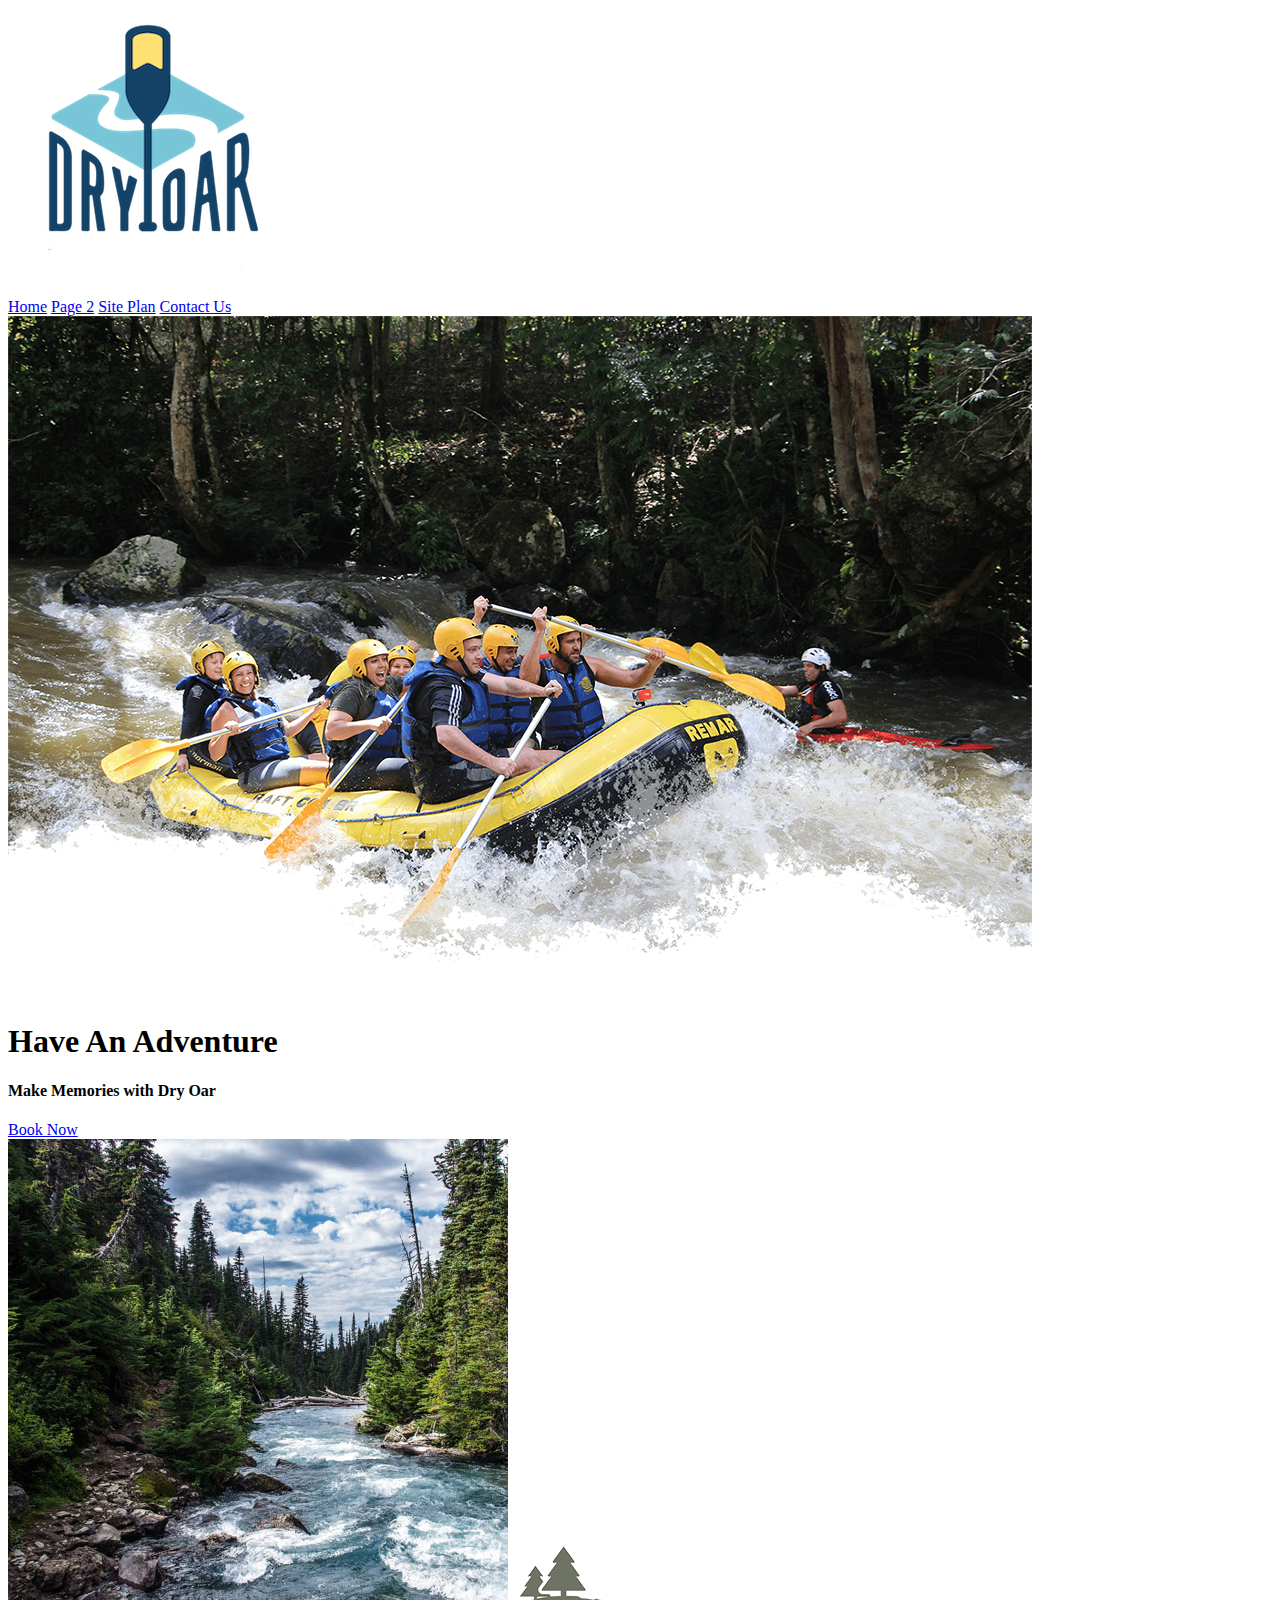
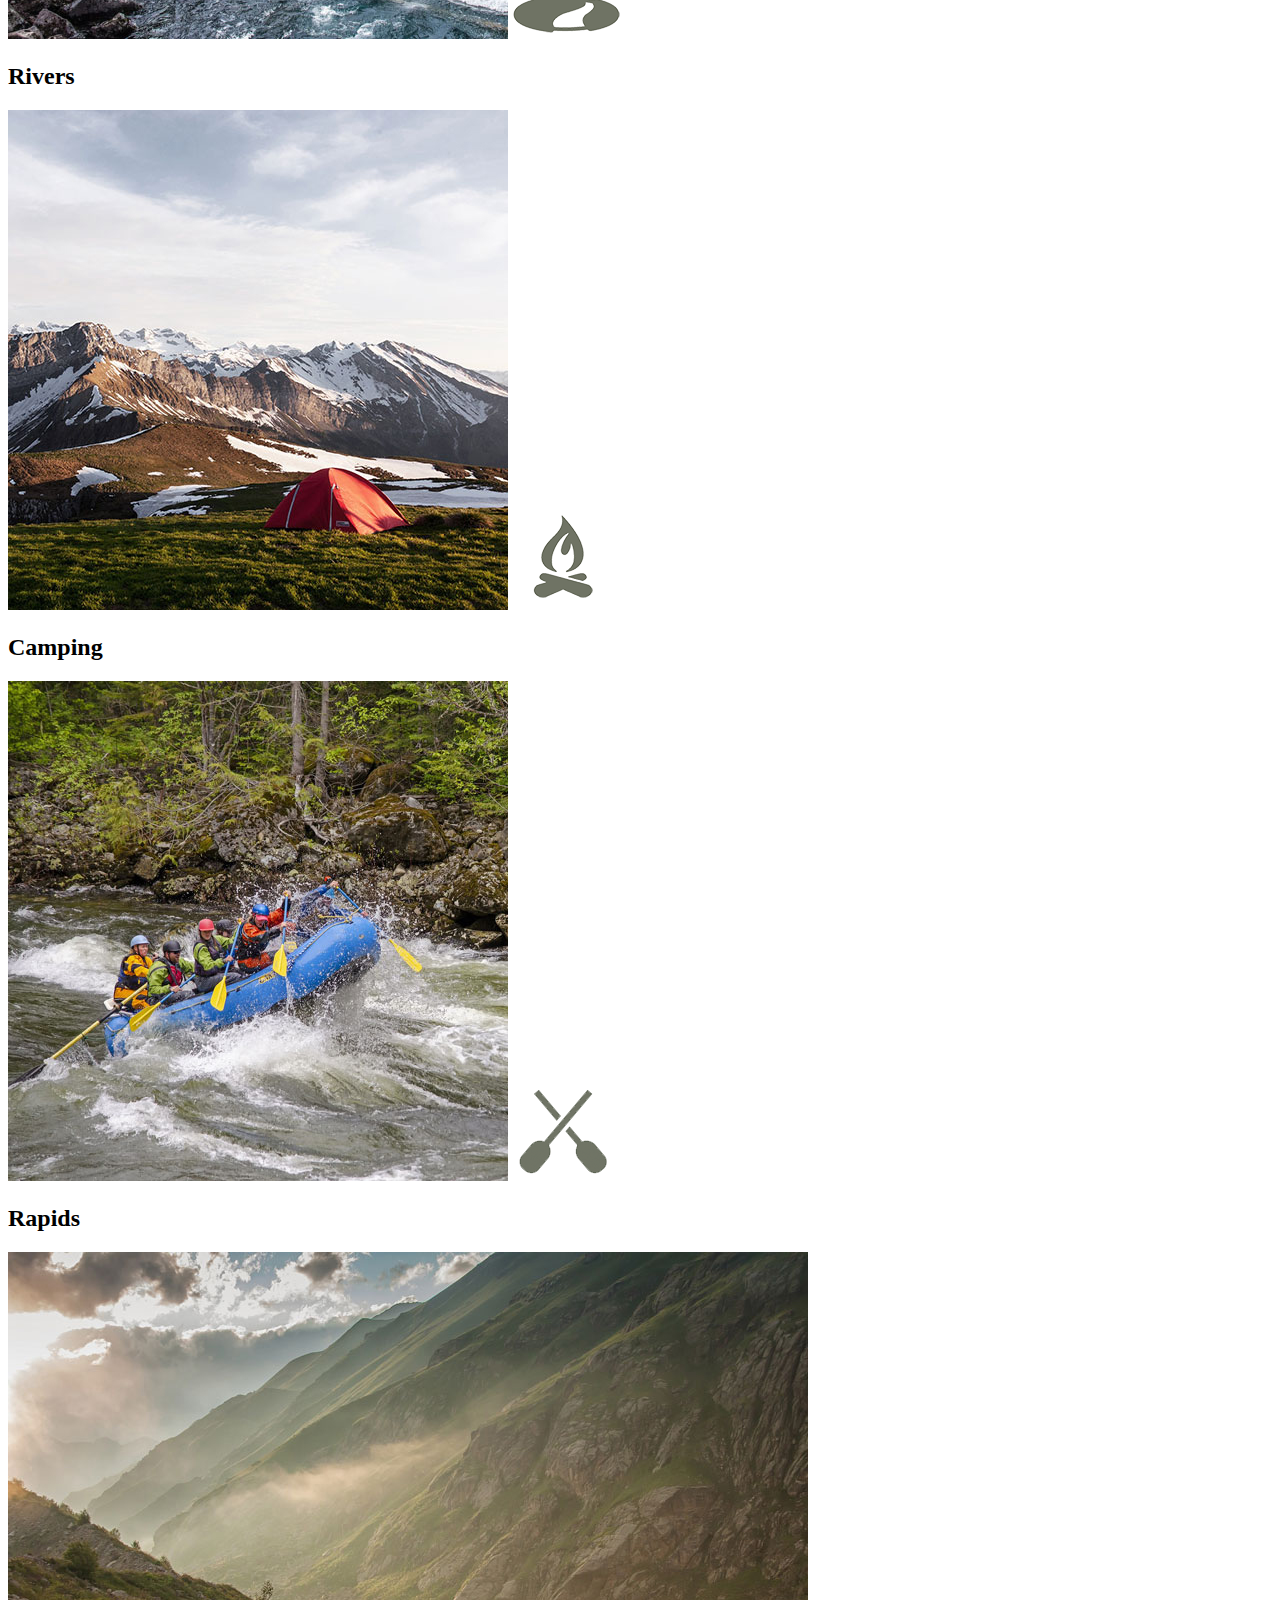
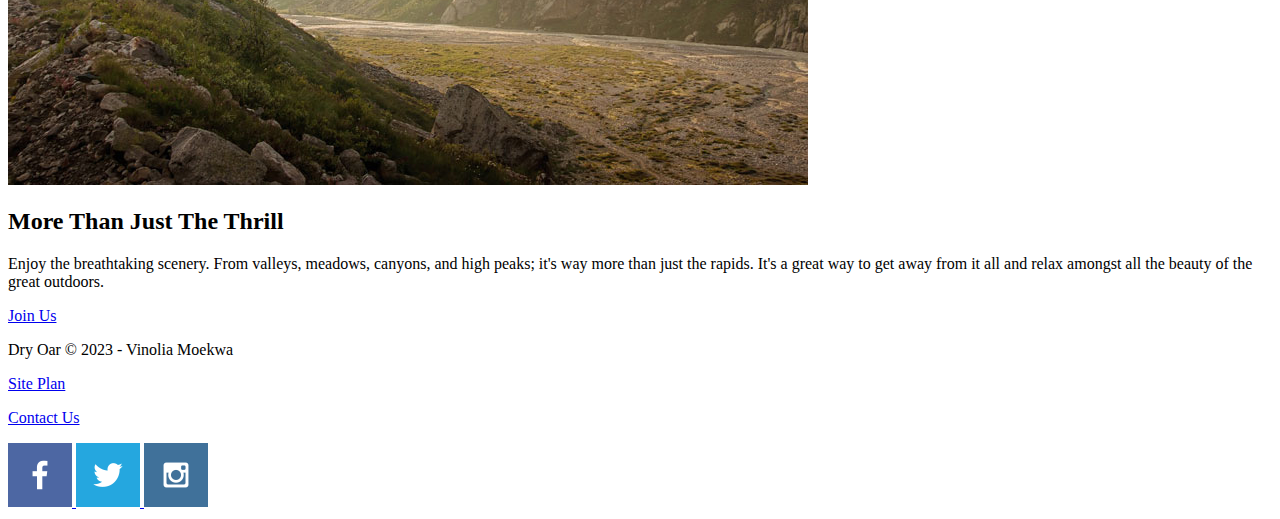
==== wwr/index.html @ 85b01d8c "target blank" ====
<!DOCTYPE html>
<html lang="en">
<head>
    <meta charset="UTF-8">
    <meta http-equiv="X-UA-Compatible" content="IE=edge">
    <meta name="viewport" content="width=device-width, initial-scale=1.0">
    <title>Dry Oar Boating</title>
</head>

<body>
    <header>
        <a id="logo_link" href="index.html">
            <img class="logo" src="images/logo.png" alt="Dry Oar Logo">
        </a>
        <nav>
            <a href="index.html">Home</a>
            <a href="#">Page 2</a>
            <a href="site-plan-rafting.html">Site Plan</a>
            <a href="contactus.html">Contact Us</a>
        </nav>
    </header>
    <div id="hero">  
    </div>
        <div id="hero-box">
            <img id="hero-img" src="images/hero.png" alt="People enjoying white water rafting">
        </div>
        <section id="hero-msg">
            <h1 class="home-title">Have An Adventure</h1>
            <h4>Make Memories with Dry Oar </h4>
            <div class='button-box'>
                <a class='book' href="contactus.html">Book Now</a>
            </div>
</section>
    <main class="home-grid">
        <section class="rivers-card">
            <img class="card-img" src="images/rivers.jpg" alt="river in forest">
            <img class="icon" src="images/river_icon.png" alt="river icon">
            <h2>Rivers</h2>
        </section>
        <section class="camping-card">
            <img class="card-img" src="images/camping.jpg" alt="tent in mountains">
            <img class="icon" src="images/fire_icon.png" alt="fire icon">
            <h2>Camping</h2>
        </section>
        <section class="rapids-card">
            <img class="card-img" src="images/rapids.jpg" alt="rafting boat">
            <img class="icon" src="images/oars.png" alt="oars icon">
            <h2>Rapids</h2>
        </section>
        <img class="mountains" src="images/mountains.jpg" alt="Misty mountains">
        <section class="msg">
            <h2>More Than Just The Thrill</h2>
            <p>Enjoy the breathtaking scenery. From valleys, meadows, canyons, and high peaks; it's way more than just the rapids. It's a great way to get away from it all and relax amongst all the beauty of the great outdoors. </p>
            <a class='join' href="rivers.html">Join Us</a>
        </section>
    </main>  

<footer>
    <p>Dry Oar &copy; 2023 - Vinolia Moekwa</p>
    <p><a href="site-plan-rafting.html">Site Plan</a></p>
    <p><a href="contactus.html">Contact Us</a></p>
    <div class="social">
        <a href="https://facebook.com" target="blank">
            <img src="images/facebook.png" alt="fb icon">
        </a>
        <a href="https://twitter.com" target ="_blank">
            <img src="images/twitter.png" alt="twitter icon">
        </a>
        <a href="https://instagram.com" target="blank">
            <img src="images/instagram.png" alt="instagram icon">
        </a>
    </div>  
</footer>
  </body>
</html>
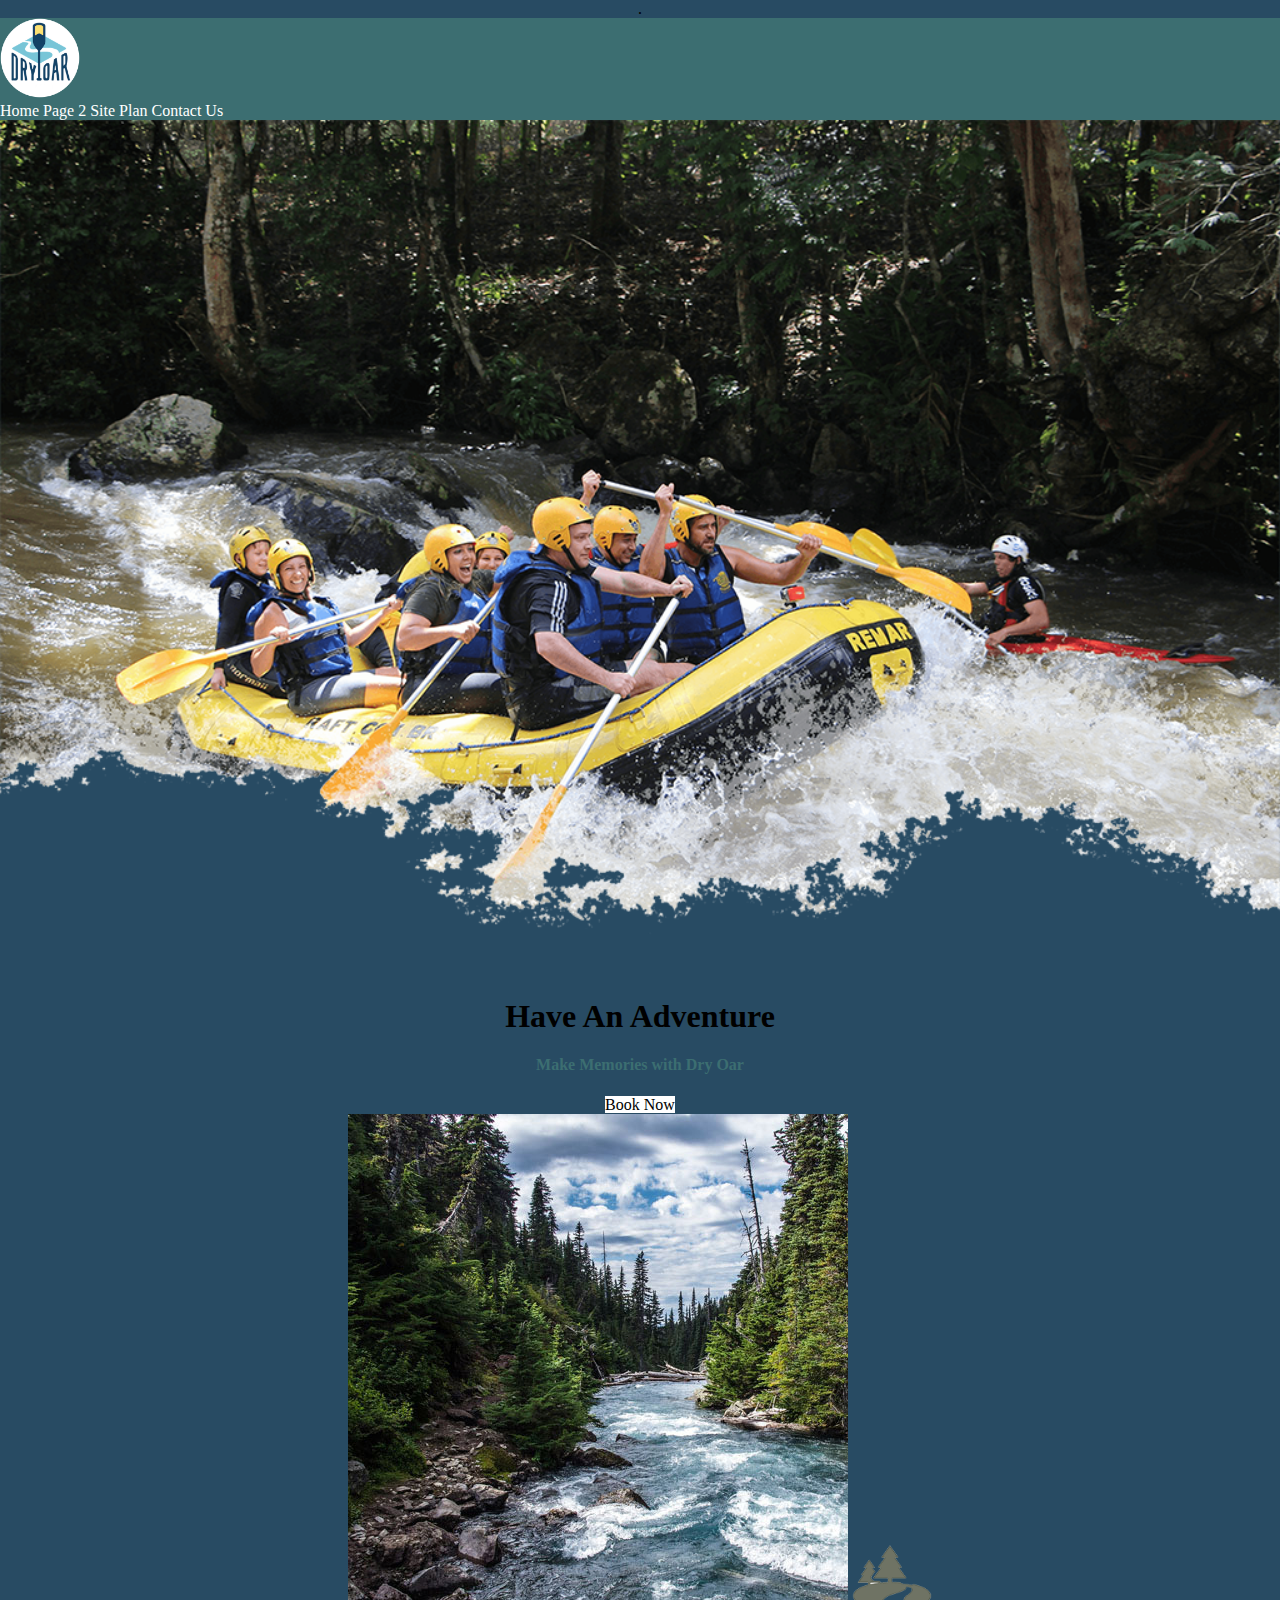
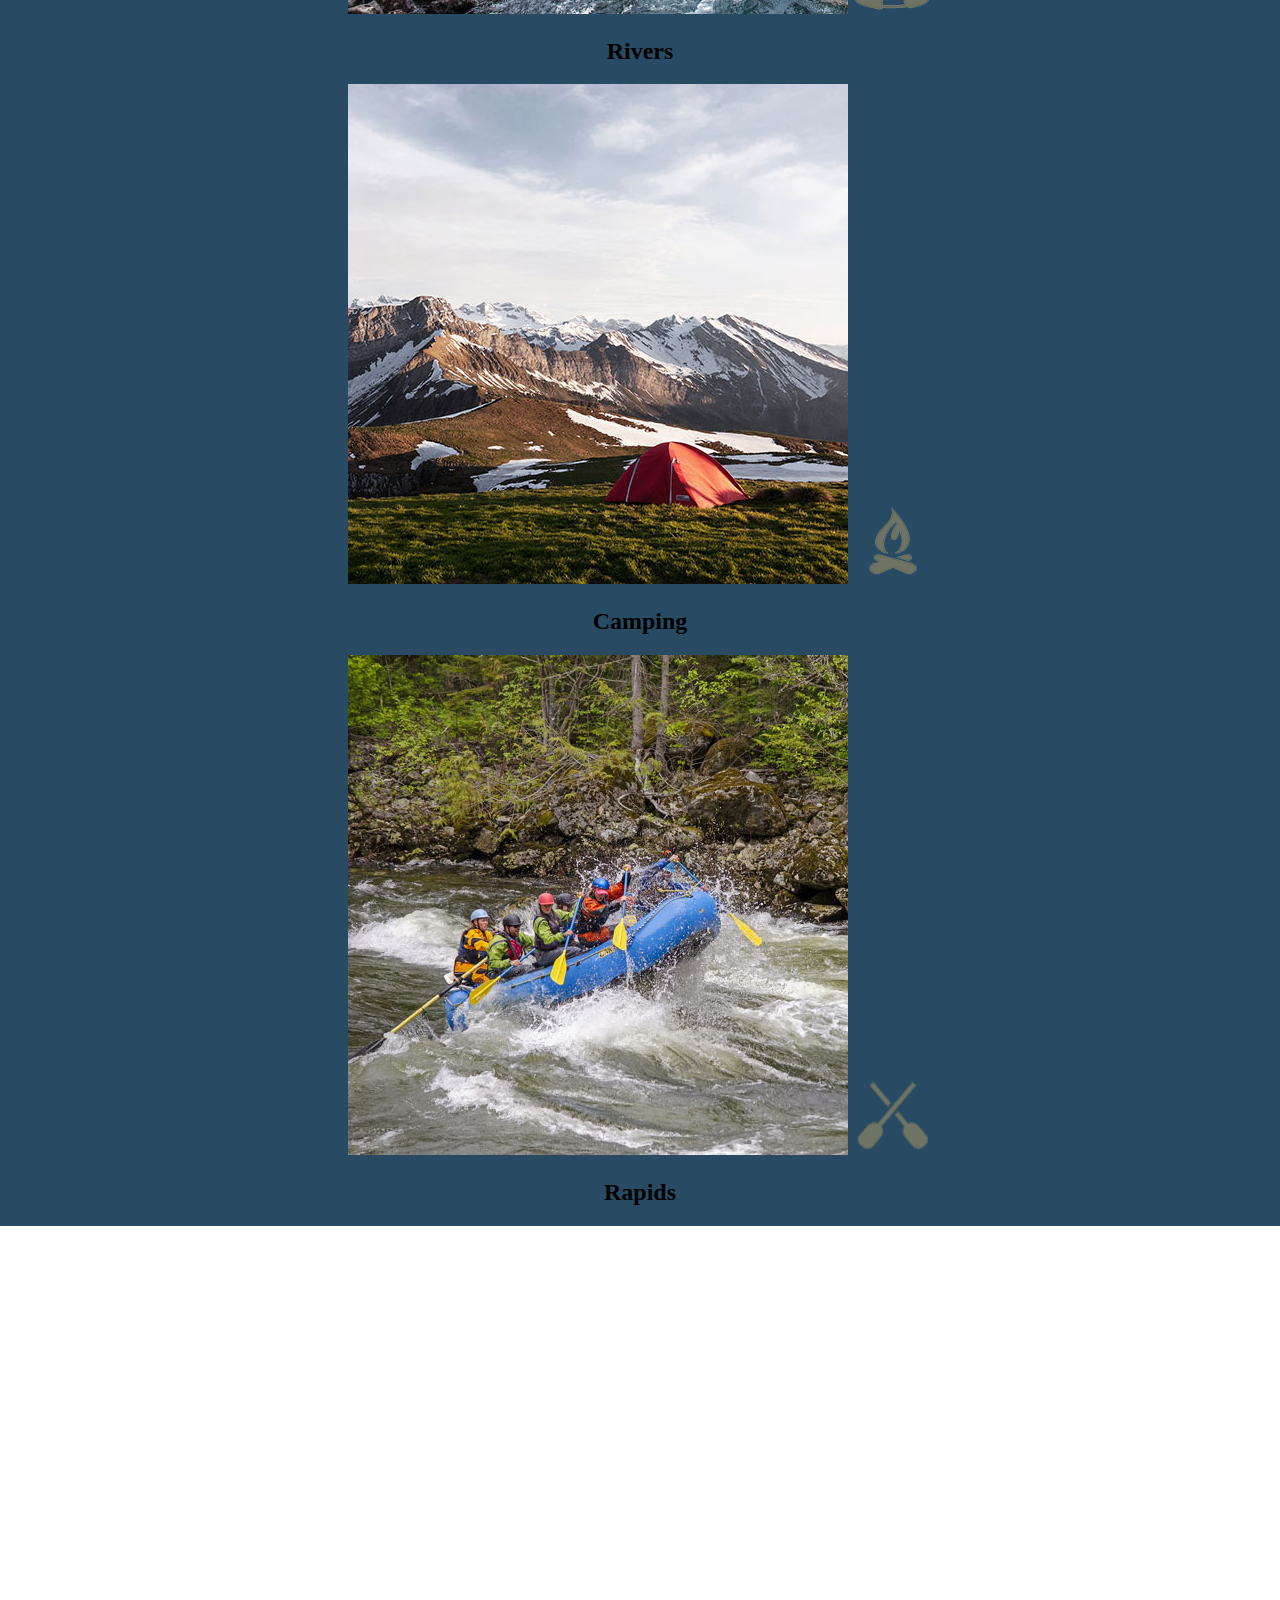
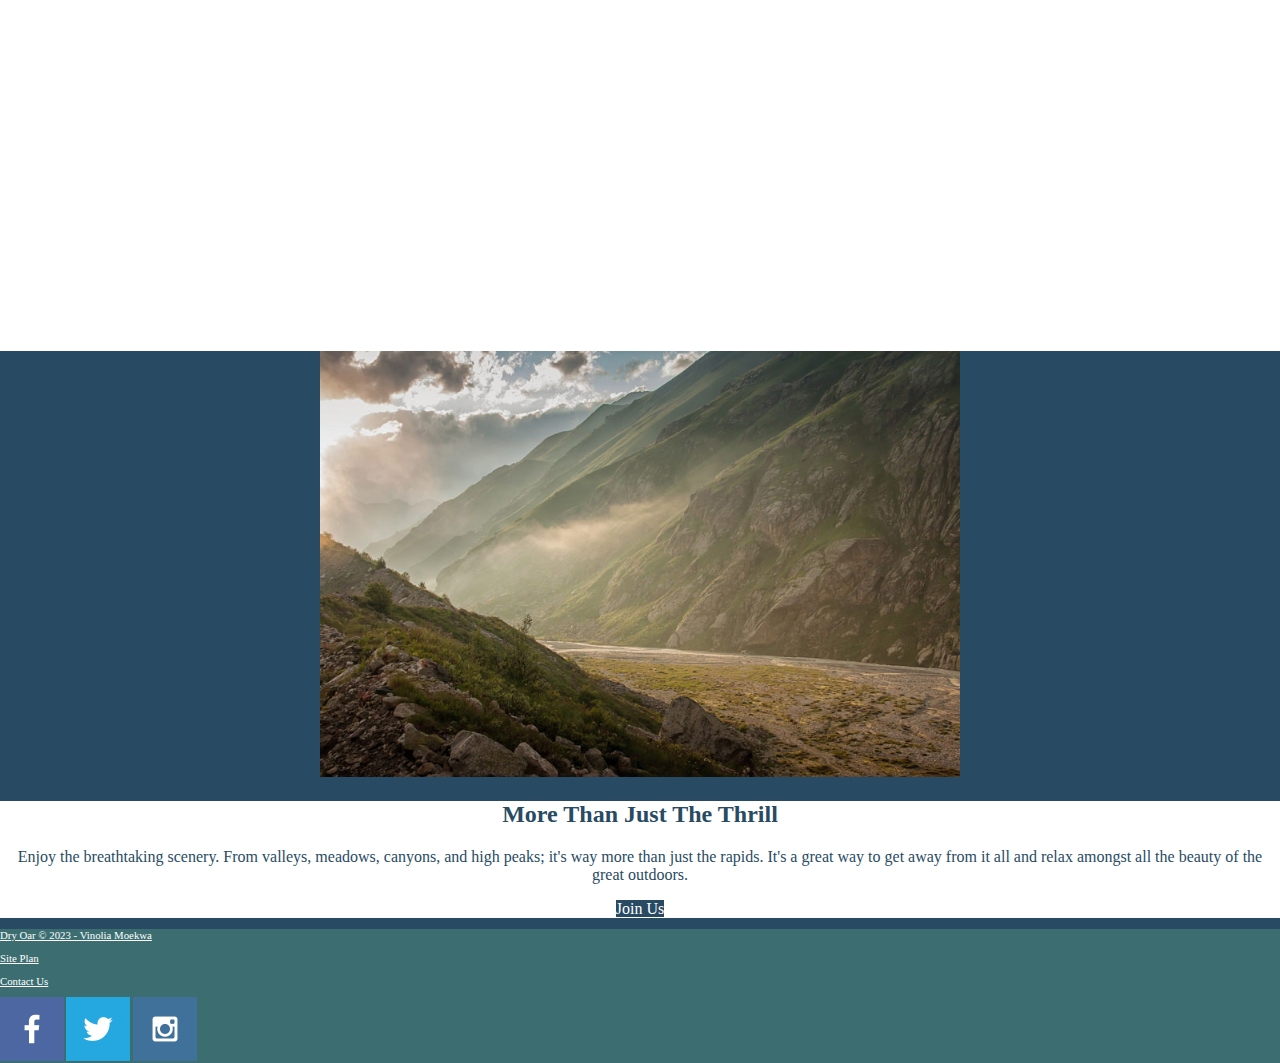
==== commit c50e5ef5: "updates made to the website on HTML and CSS file added" ====
--- a/wwr/index.html
+++ b/wwr/index.html
@@ -1,13 +1,15 @@
 <!DOCTYPE html>
 <html lang="en">
 <head>
+    <link rel="stylesheet" href="styles/style.css">
     <meta charset="UTF-8">
     <meta http-equiv="X-UA-Compatible" content="IE=edge">
     <meta name="viewport" content="width=device-width, initial-scale=1.0">
     <title>Dry Oar Boating</title>
 </head>
-
+.
 <body>
+    <div id="content">
     <header>
         <a id="logo_link" href="index.html">
             <img class="logo" src="images/logo.png" alt="Dry Oar Logo">
@@ -47,6 +49,7 @@
             <img class="icon" src="images/oars.png" alt="oars icon">
             <h2>Rapids</h2>
         </section>
+        <div id="background"></div>
         <img class="mountains" src="images/mountains.jpg" alt="Misty mountains">
         <section class="msg">
             <h2>More Than Just The Thrill</h2>
@@ -71,6 +74,7 @@
         </a>
     </div>  
 </footer>
+</div>
   </body>
 </html>
             --- a/wwr/styles/style.css
+++ b/wwr/styles/style.css
@@ -0,0 +1,112 @@
+
+body{
+    max-width: 1600px ;
+    margin: 0 auto;
+    text-align:center ;
+    background-color:#284b63
+}
+
+header{
+    background-color:#3c6e71;
+}
+nav a{ 
+    text-align:center;
+    color:white;
+    text-decoration: none;
+}
+nav a:hover{
+    background-color: #3c6e71 ;
+    color: white;
+}
+.book{
+    background-color: white;
+    color: black;
+    text-decoration: none;
+}
+.book:hover{
+    background-color:white;
+    color:#353535; 
+}
+.home-title{
+    color: black;
+}
+#background{
+    height: 725px;
+    background-color:white;
+}
+.join{
+    background-color:#284b63;
+    color:white;
+    text-decoration: none;
+}
+.join:hover{
+    background-color: #353535;
+    color:white
+}
+.logo{
+    width: 80px;
+    
+}
+header{
+    text-align: left;
+}
+.msg{
+    background-color:white;
+}
+.msg h2{
+    color:#284b63
+}
+.msg p{
+    color:#284b63
+}
+#hero-msg h1{
+    text-align:center ;
+}
+#hero-img{
+    width: 100%;
+}
+.icon{
+    width: 80px; 
+    
+}
+h4{
+    color:#3c6e71
+}
+#hero-msg h4{
+    text-align: center
+}
+.mountains{
+    width: 50%;
+
+    
+
+}
+
+.button-box{
+    text-align: center;
+    color: #000;
+    visibility: 1;
+}
+main select{
+    text-align: center;
+}
+footer{
+    text-align: left;
+    background-color:#3c6e71;
+    color: white;
+    font-size:xx-small
+    
+}
+footer a{
+    color:white;
+    text-decoration: none;
+
+}
+footer a:hover{
+color:#284b63;
+text-decoration: underline;
+}
+footer p{
+    font-size: 1.2em;
+    text-decoration: underline;
+}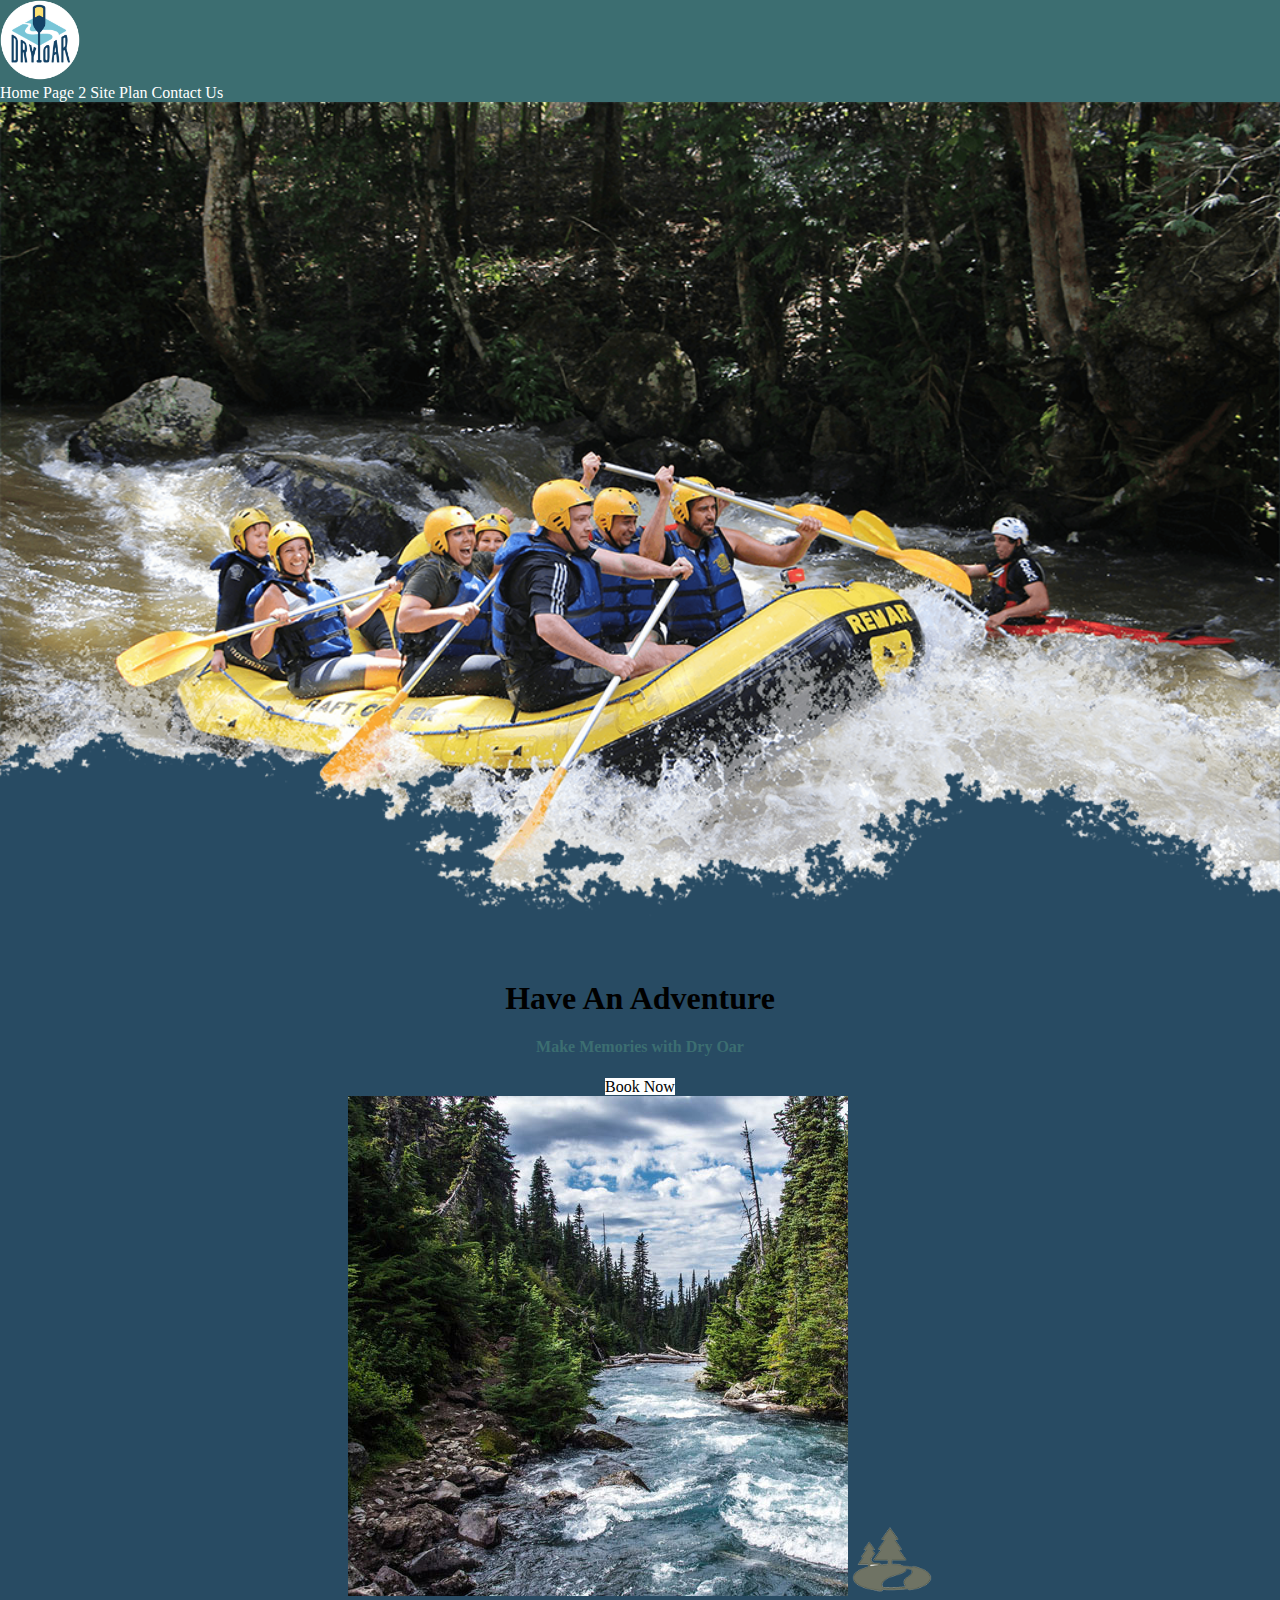
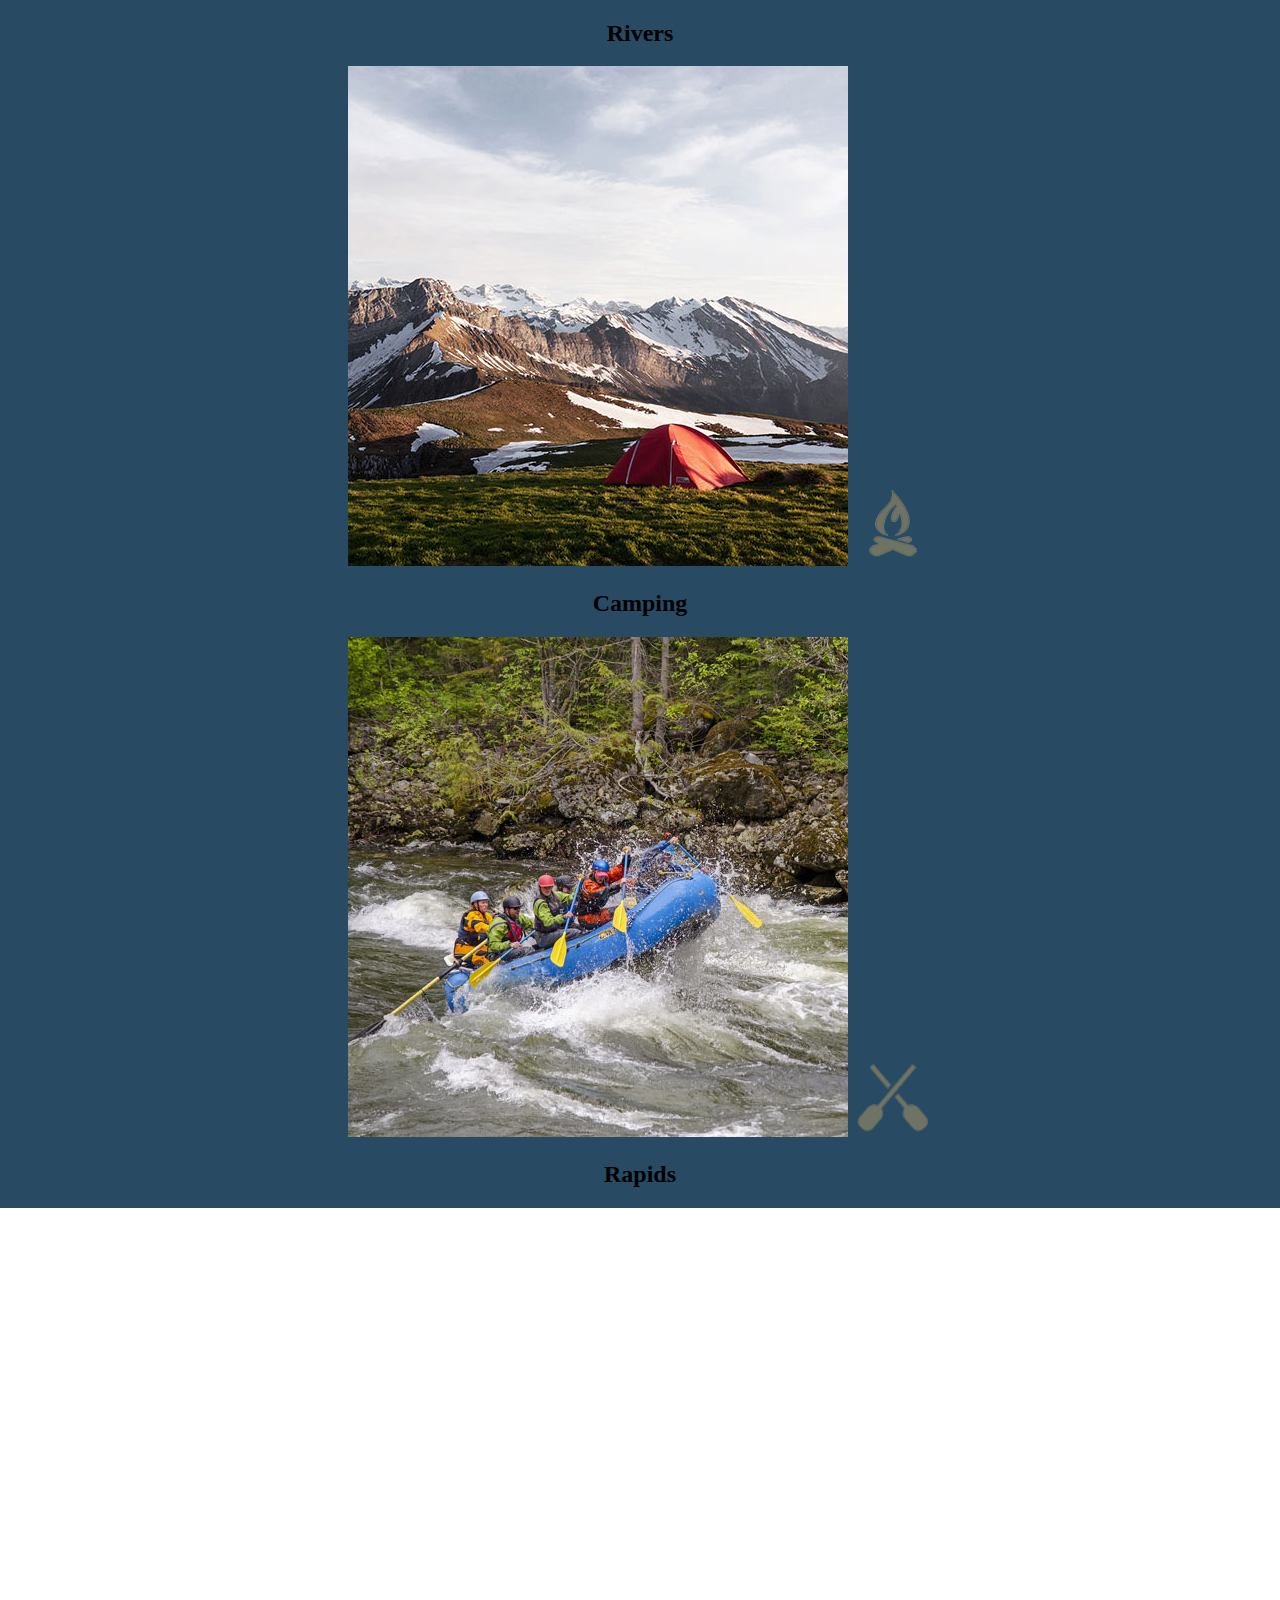
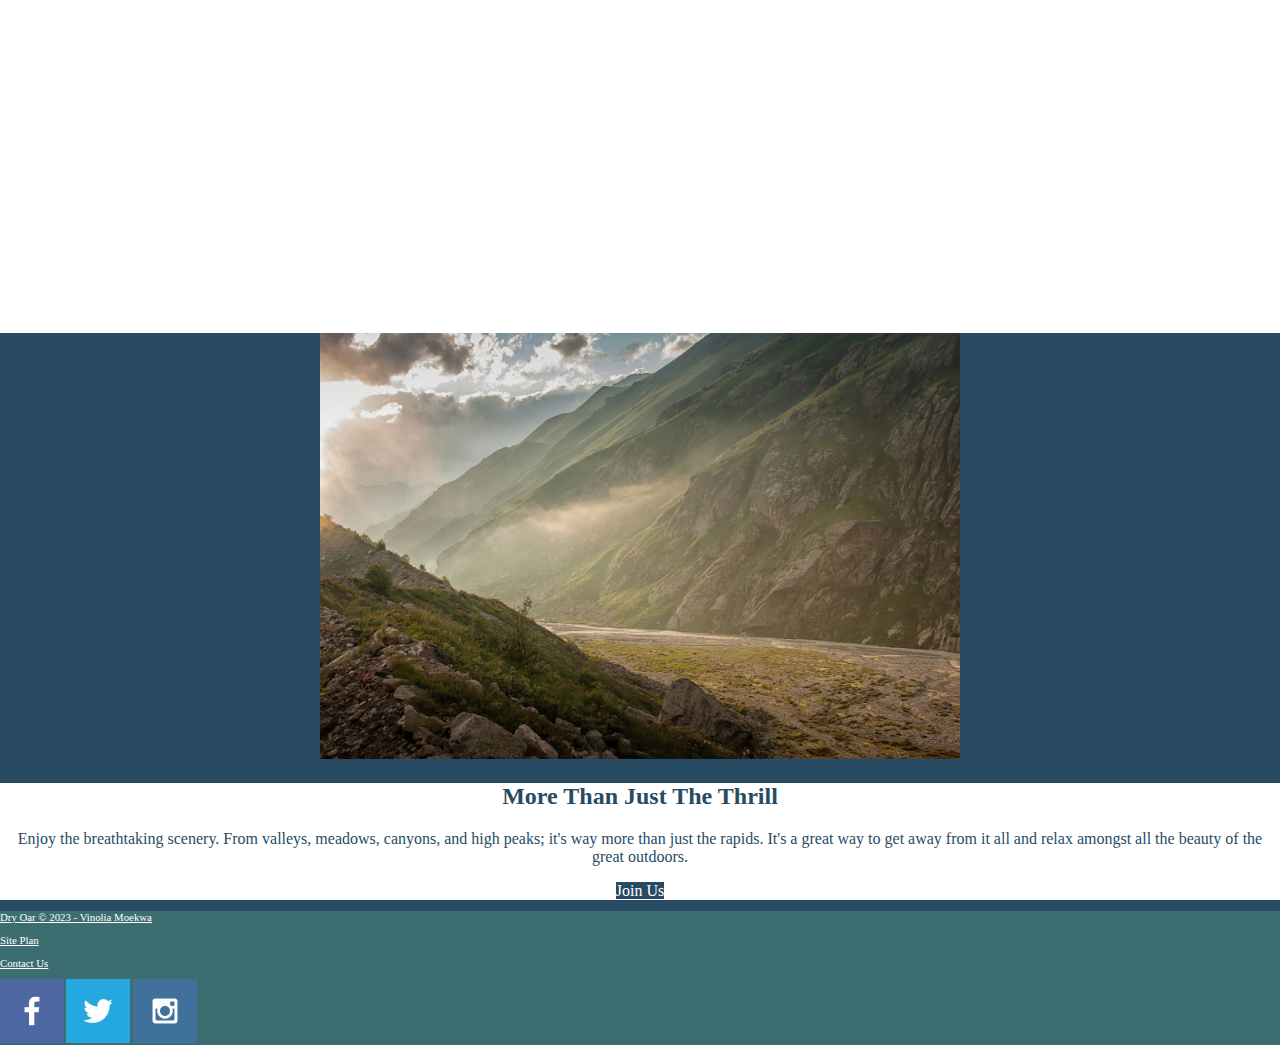
==== commit ae77687b: "edited html" ====
--- a/wwr/index.html
+++ b/wwr/index.html
@@ -7,7 +7,6 @@
     <meta name="viewport" content="width=device-width, initial-scale=1.0">
     <title>Dry Oar Boating</title>
 </head>
-.
 <body>
     <div id="content">
     <header>
@@ -31,9 +30,10 @@
             <h4>Make Memories with Dry Oar </h4>
             <div class='button-box'>
                 <a class='book' href="contactus.html">Book Now</a>
-            </div>
+            
 </section>
     <main class="home-grid">
+    </div>
         <section class="rivers-card">
             <img class="card-img" src="images/rivers.jpg" alt="river in forest">
             <img class="icon" src="images/river_icon.png" alt="river icon">
@@ -63,13 +63,13 @@
     <p><a href="site-plan-rafting.html">Site Plan</a></p>
     <p><a href="contactus.html">Contact Us</a></p>
     <div class="social">
-        <a href="https://facebook.com" target="blank">
+        <a href="https://facebook.com" target="_blank">
             <img src="images/facebook.png" alt="fb icon">
         </a>
         <a href="https://twitter.com" target ="_blank">
             <img src="images/twitter.png" alt="twitter icon">
         </a>
-        <a href="https://instagram.com" target="blank">
+        <a href="https://instagram.com" target="_blank">
             <img src="images/instagram.png" alt="instagram icon">
         </a>
     </div>  
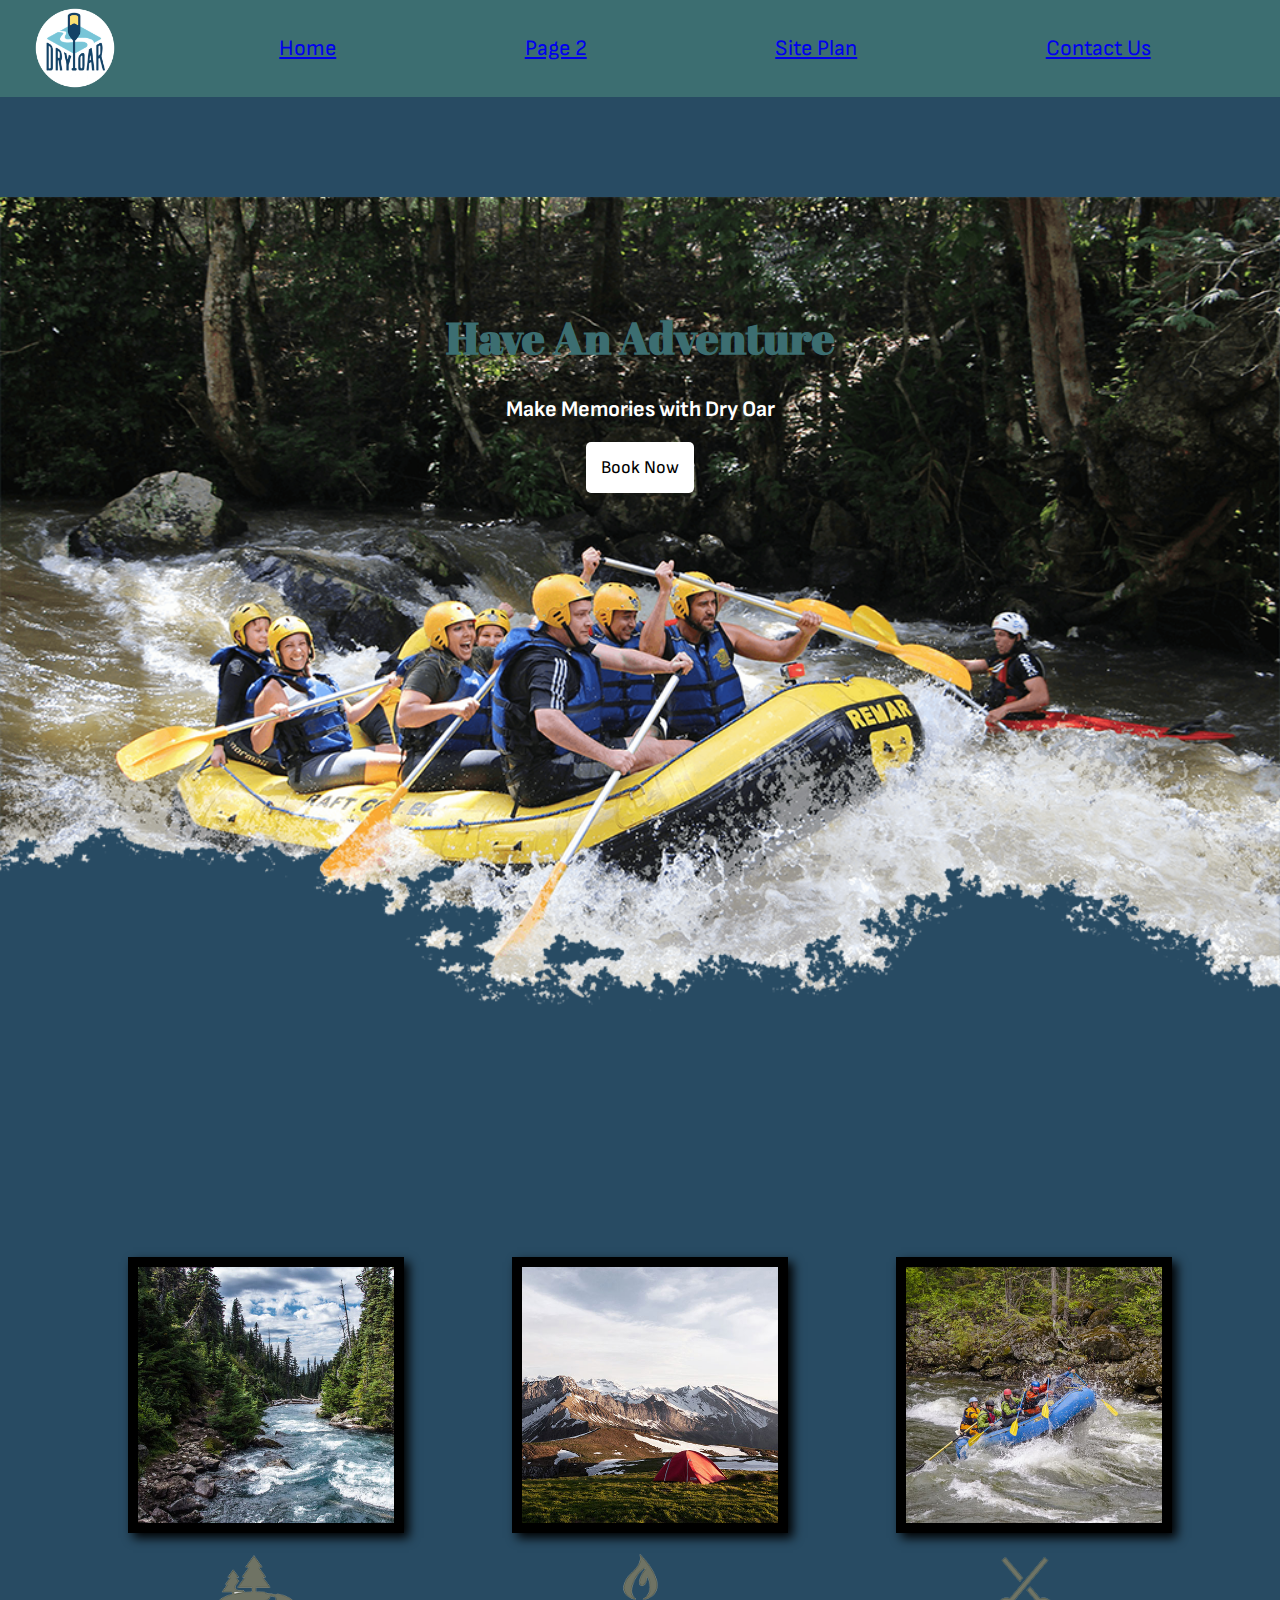
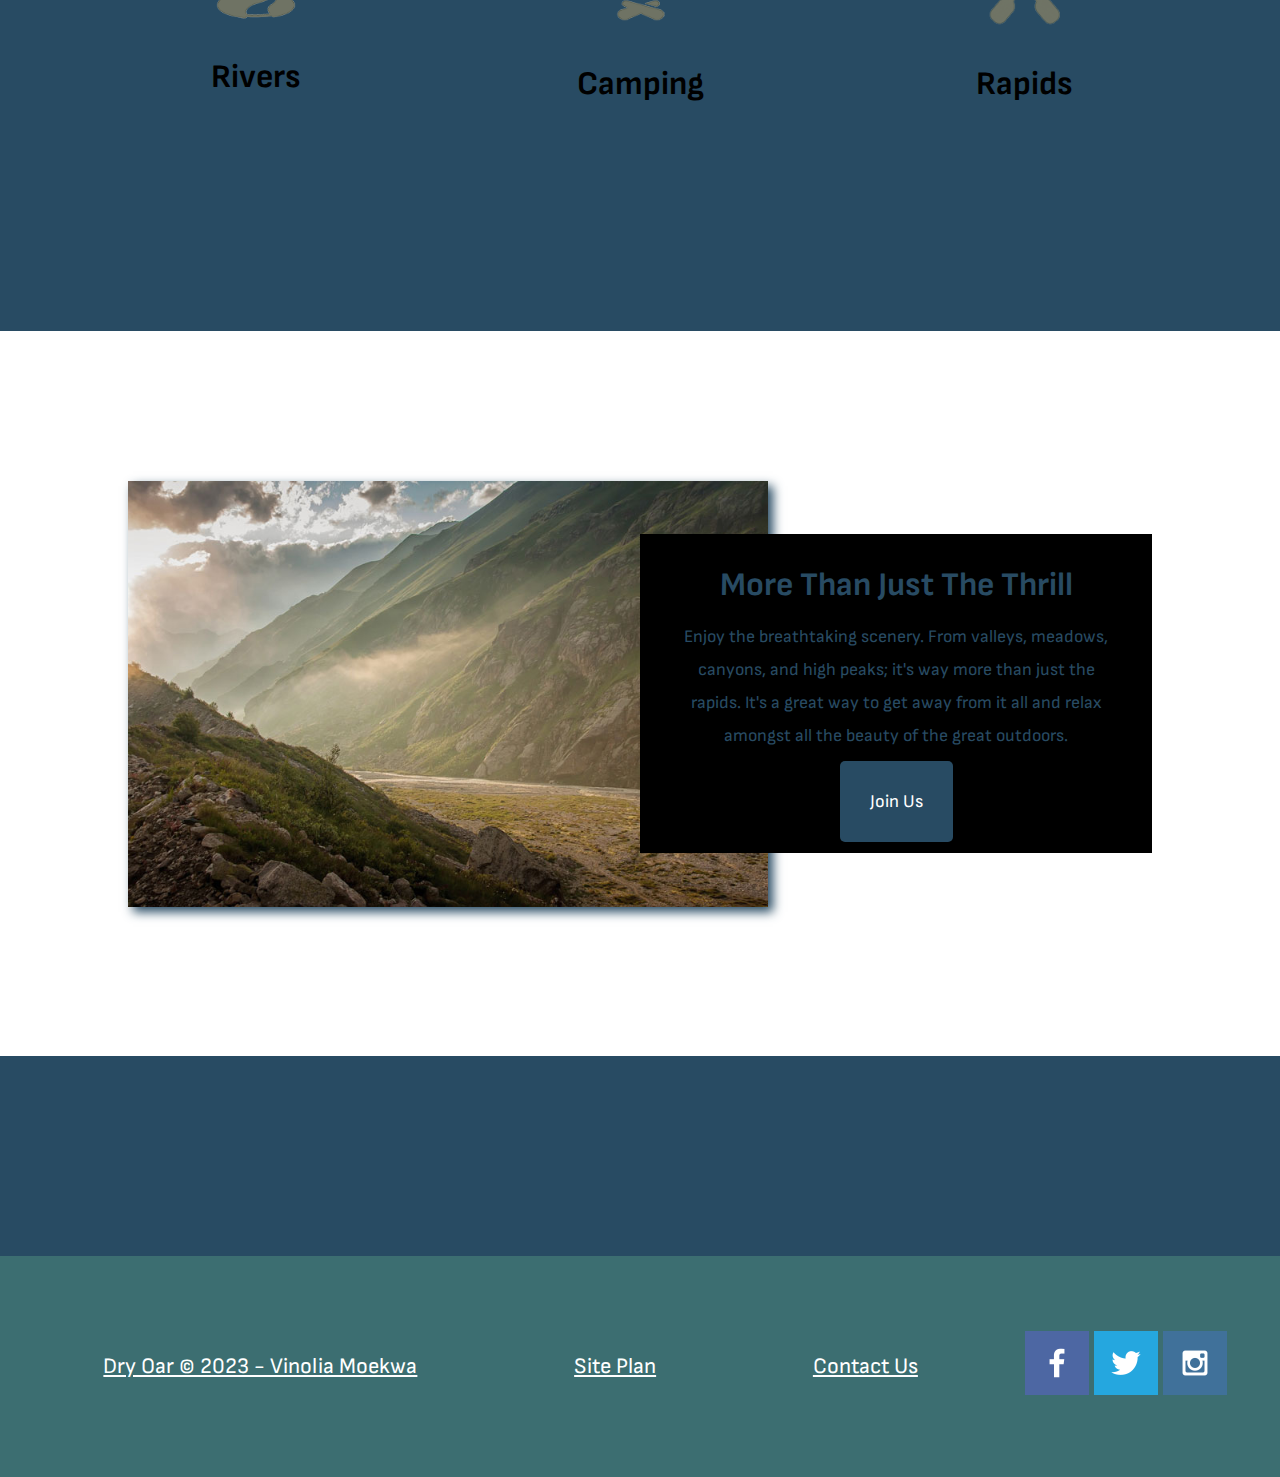
==== commit 79ff24f9: "Finnishing touches CSS changed contact us to rates HTML" ====
--- a/wwr/index.html
+++ b/wwr/index.html
@@ -1,5 +1,6 @@
 <!DOCTYPE html>
 <html lang="en">
+
 <head>
     <link rel="stylesheet" href="styles/style.css">
     <meta charset="UTF-8">
@@ -7,74 +8,77 @@
     <meta name="viewport" content="width=device-width, initial-scale=1.0">
     <title>Dry Oar Boating</title>
 </head>
+
 <body>
     <div id="content">
-    <header>
-        <a id="logo_link" href="index.html">
-            <img class="logo" src="images/logo.png" alt="Dry Oar Logo">
-        </a>
-        <nav>
-            <a href="index.html">Home</a>
-            <a href="#">Page 2</a>
-            <a href="site-plan-rafting.html">Site Plan</a>
-            <a href="contactus.html">Contact Us</a>
-        </nav>
-    </header>
-    <div id="hero">  
+        <header>
+            <a id="logo_link" href="index.html">
+                <img class="logo" src="images/logo.png" alt="Dry Oar Logo">
+            </a>
+            <nav>
+                <a href="index.html">Home</a>
+                <a href="#">Page 2</a>
+                <a href="site-plan-rafting.html">Site Plan</a>
+                <a href="contactus.html">Contact Us</a>
+            </nav>
+        </header>
+        <div id="hero">
+            <div id="hero-box">
+                <img id="hero-img" src="images/hero.png" alt="People enjoying white water rafting">
+            </div>
+            <section id="hero-msg">
+                <h1 class="home-title">Have An Adventure</h1>
+                <h4>Make Memories with Dry Oar </h4>
+                <div class='button-box'>
+                </div>
+                <a class='book' href="rates.html">Book Now</a>
+            </section>
+        </div>
+
+        <main class="home-grid">
+            <section class="rivers-card">
+                <img class="card-img" src="images/rivers.jpg" alt="river in forest">
+                <img class="icon" src="images/river_icon.png" alt="river icon">
+                <h2>Rivers</h2>
+            </section>
+            <section class="camping-card">
+                <img class="card-img" src="images/camping.jpg" alt="tent in mountains">
+                <img class="icon" src="images/fire_icon.png" alt="fire icon">
+                <h2>Camping</h2>
+            </section>
+            <section class="rapids-card">
+                <img class="card-img" src="images/rapids.jpg" alt="rafting boat">
+                <img class="icon" src="images/oars.png" alt="oars icon">
+                <h2>Rapids</h2>
+            </section>
+            <div id="background"></div>
+            <img class="mountains" src="images/mountains.jpg" alt="Misty mountains">
+            <section class="msg">
+                <h2>More Than Just The Thrill</h2>
+                <p>Enjoy the breathtaking scenery. From valleys, meadows, canyons, and high peaks; it's way more than
+                    just the rapids. It's a great way to get away from it all and relax amongst all the beauty of the
+                    great outdoors. </p>
+                <a class='join' href="rivers.html">Join Us</a>
+            </section>
+        </main>
+
+        <footer>
+            <p>Dry Oar &copy; 2023 - Vinolia Moekwa</p>
+            <p><a href="site-plan-rafting.html">Site Plan</a></p>
+            <p><a href="contactus.html">Contact Us</a></p>
+            <div class="social">
+                <a href="https://facebook.com" target="_blank">
+                    <img src="images/facebook.png" alt="fb icon">
+                </a>
+                <a href="https://twitter.com" target="_blank">
+                    <img src="images/twitter.png" alt="twitter icon">
+                </a>
+                <a href="https://instagram.com" target="_blank">
+                    <img src="images/instagram.png" alt="instagram icon">
+                </a>
+            </div>
+        </footer>
     </div>
-        <div id="hero-box">
-            <img id="hero-img" src="images/hero.png" alt="People enjoying white water rafting">
-        </div>
-        <section id="hero-msg">
-            <h1 class="home-title">Have An Adventure</h1>
-            <h4>Make Memories with Dry Oar </h4>
-            <div class='button-box'>
-                <a class='book' href="contactus.html">Book Now</a>
-            
-</section>
-    <main class="home-grid">
-    </div>
-        <section class="rivers-card">
-            <img class="card-img" src="images/rivers.jpg" alt="river in forest">
-            <img class="icon" src="images/river_icon.png" alt="river icon">
-            <h2>Rivers</h2>
-        </section>
-        <section class="camping-card">
-            <img class="card-img" src="images/camping.jpg" alt="tent in mountains">
-            <img class="icon" src="images/fire_icon.png" alt="fire icon">
-            <h2>Camping</h2>
-        </section>
-        <section class="rapids-card">
-            <img class="card-img" src="images/rapids.jpg" alt="rafting boat">
-            <img class="icon" src="images/oars.png" alt="oars icon">
-            <h2>Rapids</h2>
-        </section>
-        <div id="background"></div>
-        <img class="mountains" src="images/mountains.jpg" alt="Misty mountains">
-        <section class="msg">
-            <h2>More Than Just The Thrill</h2>
-            <p>Enjoy the breathtaking scenery. From valleys, meadows, canyons, and high peaks; it's way more than just the rapids. It's a great way to get away from it all and relax amongst all the beauty of the great outdoors. </p>
-            <a class='join' href="rivers.html">Join Us</a>
-        </section>
-    </main>  
+</body>
 
-<footer>
-    <p>Dry Oar &copy; 2023 - Vinolia Moekwa</p>
-    <p><a href="site-plan-rafting.html">Site Plan</a></p>
-    <p><a href="contactus.html">Contact Us</a></p>
-    <div class="social">
-        <a href="https://facebook.com" target="_blank">
-            <img src="images/facebook.png" alt="fb icon">
-        </a>
-        <a href="https://twitter.com" target ="_blank">
-            <img src="images/twitter.png" alt="twitter icon">
-        </a>
-        <a href="https://instagram.com" target="_blank">
-            <img src="images/instagram.png" alt="instagram icon">
-        </a>
-    </div>  
-</footer>
-</div>
-  </body>
-</html>
-            +</html>--- a/wwr/styles/style.css
+++ b/wwr/styles/style.css
@@ -1,18 +1,30 @@
+@import url('https://fonts.googleapis.com/css2?family=Abril+Fatface&family=Sofia+Sans&display=swap');
 
 body{
     max-width: 1600px ;
     margin: 0 auto;
     text-align:center ;
-    background-color:#284b63
+    background-color:#284b63;
+    font-family: "Sofia Sans",Helvetica, sans-serif; 
+    font-size: 22px;
+    margin: 0;
+    padding: 0;
 }
 
 header{
     background-color:#3c6e71;
-}
-nav a{ 
+    font-family: "Sofia Sans",Helvetica, sans-serif; 
+    display: grid;
+    grid-template-columns: 150px auto;
+}
+
+nav { 
     text-align:center;
     color:white;
     text-decoration: none;
+    padding: 35px;
+    display: flex;
+    justify-content:space-around ;
 }
 nav a:hover{
     background-color: #3c6e71 ;
@@ -22,84 +34,175 @@
     background-color: white;
     color: black;
     text-decoration: none;
+    font-size: 18px;
+    padding: 15px; 
+    margin-top: 50px;
+    border-radius: 5px;
 }
 .book:hover{
     background-color:white;
     color:#353535; 
 }
 .home-title{
-    color: black;
+    color:#3c6e71;
+    font-family: "Abril Fatface", 'Times New Roman', Times, serif;
+    font-size: 2em;
+    margin-top:10px ;
+}
+
+.join{
+    background-color:#284b63;
+    color:white;
+    text-decoration: none;
+    font-size: 18px;
+    padding: 30px;
+    margin-top: 50px;
+    border-radius: 5px;
+}
+.join:hover{
+    background-color: #353535;
+    color:white
+}
+.logo{
+    width: 80px;
+    
+}
+#logo_link{
+    padding-top: 5px;
+    justify-self: center;
+    align-self: center;
+}
+header{
+    text-align: left;
+}
+
+.msg h2{
+    color:#284b63;
+    margin: 0;
+}
+.msg p{
+    color:#284b63;
+    font-size: .8em;
+    padding-bottom: 15px;
+    
+}
+
+#hero{
+    display: grid;
+    grid-template-columns: 1fr 3fr 1fr;
+    margin-top: 100px;
+}
+#hero-box{
+    grid-column: 1/4;
+    grid-row:1/3;
+    z-index: -1;
+}
+#hero-msg {
+    grid-column: 2/3;
+    grid-row: 1/2;
+    margin-top: 100px;
+}
+#hero-img{
+    width: 100%;
+}
+.icon{
+    width: 80px; 
+    padding-top: 10px;
+    
+}
+h4{
+    color:#3c6e71
+}
+#hero-msg h4{
+    color:white;
+}
+.home-grid{
+    display: grid;
+    grid-template-columns: 1fr 1fr 1fr 1fr 1fr 1fr 1fr 1fr 1fr 1fr;
+    grid-template-rows: 10;
+
+}
+.rivers-card{
+    margin: 200px 0 ;
+    grid-column: 2/4;
+    grid-row: 2/3;
+
+    
+}
+.camping-card{
+    margin: 200px 0 ;
+    grid-column: 5/7;
+    grid-row: 2/3;
+    
+
+
+}
+.rapids-card{
+    margin: 200px 0;
+    grid-column: 8/10;
+    grid-row: 2/3;
+
+    
+}
+.card-img{
+   border: 10px solid #3c6e71;
+   border-color:#000;
+   width: 100%;
+   transition: transform .5s;
+   box-shadow: 5px 5px 10px ;
+
+
+}
+.card-image:hover{
+    opacity: 6;
+    transform: scale(1.1);
 }
 #background{
     height: 725px;
     background-color:white;
-}
-.join{
-    background-color:#284b63;
-    color:white;
-    text-decoration: none;
-}
-.join:hover{
-    background-color: #353535;
-    color:white
-}
-.logo{
-    width: 80px;
-    
-}
-header{
-    text-align: left;
+    grid-column: 1/11;
+    grid-row: 4/9;
+}
+.mountains{
+    width: 100%;
+    grid-column: 2/7;
+    grid-row: 5/8;   
+    box-shadow: 5px 5px 10px #284b63;
+
 }
 .msg{
-    background-color:white;
-}
-.msg h2{
-    color:#284b63
-}
-.msg p{
-    color:#284b63
-}
-#hero-msg h1{
-    text-align:center ;
-}
-#hero-img{
-    width: 100%;
-}
-.icon{
-    width: 80px; 
-    
-}
-h4{
-    color:#3c6e71
-}
-#hero-msg h4{
-    text-align: center
-}
-.mountains{
-    width: 50%;
-
-    
-
-}
+    background-color:black;
+    line-height: 1.5em;
+    padding: 35px;
+    grid-column: 6/10;
+    grid-row: 6/7;
+}
+    
 
 .button-box{
     text-align: center;
     color: #000;
-    visibility: 1;
 }
 main select{
     text-align: center;
 }
+
 footer{
     text-align: left;
     background-color:#3c6e71;
     color: white;
-    font-size:xx-small
-    
+    font: size 22px;
+    padding: 25px;
+    margin-top: 200px;
+    display: flex;
+    justify-content: space-around;
+    align-items: center;
 }
 footer a{
     color:white;
     text-decoration: none;
+    padding-top: 15px;
+    
 
 }
 footer a:hover{
@@ -109,4 +212,48 @@
 footer p{
     font-size: 1.2em;
     text-decoration: underline;
+    padding: 50px;
+    font-size: 22px;
+}
+
+@media screen and (max-width: 900px) {
+    #hero, .home-grid {
+        display: block;
+        height: auto;
+    }
+    nav, footer {
+        flex-direction: column;
+    }
+    nav a {
+        display: block;
+        padding: 15px;
+    }
+    #hero {
+        margin-top: 0;
+    }
+    #hero-msg {
+        margin-top: 0;
+    }
+    #hero-msg h4 {
+        display: none;
+    }
+    .home-title {
+        font-size: 25px;
+        color: #6f7364;
+    }
+    .rivers-card, .camping-card, .rapids-card { 
+        margin: 50px auto;
+        width: 60%;
+    }
+    #background {
+        display: none;
+    }
+    .mountains, .msg {
+        width: 80%;
+        display: block;
+        margin: 0 auto;
+    }
+    footer {
+        margin-top: 25px;
+    }
 }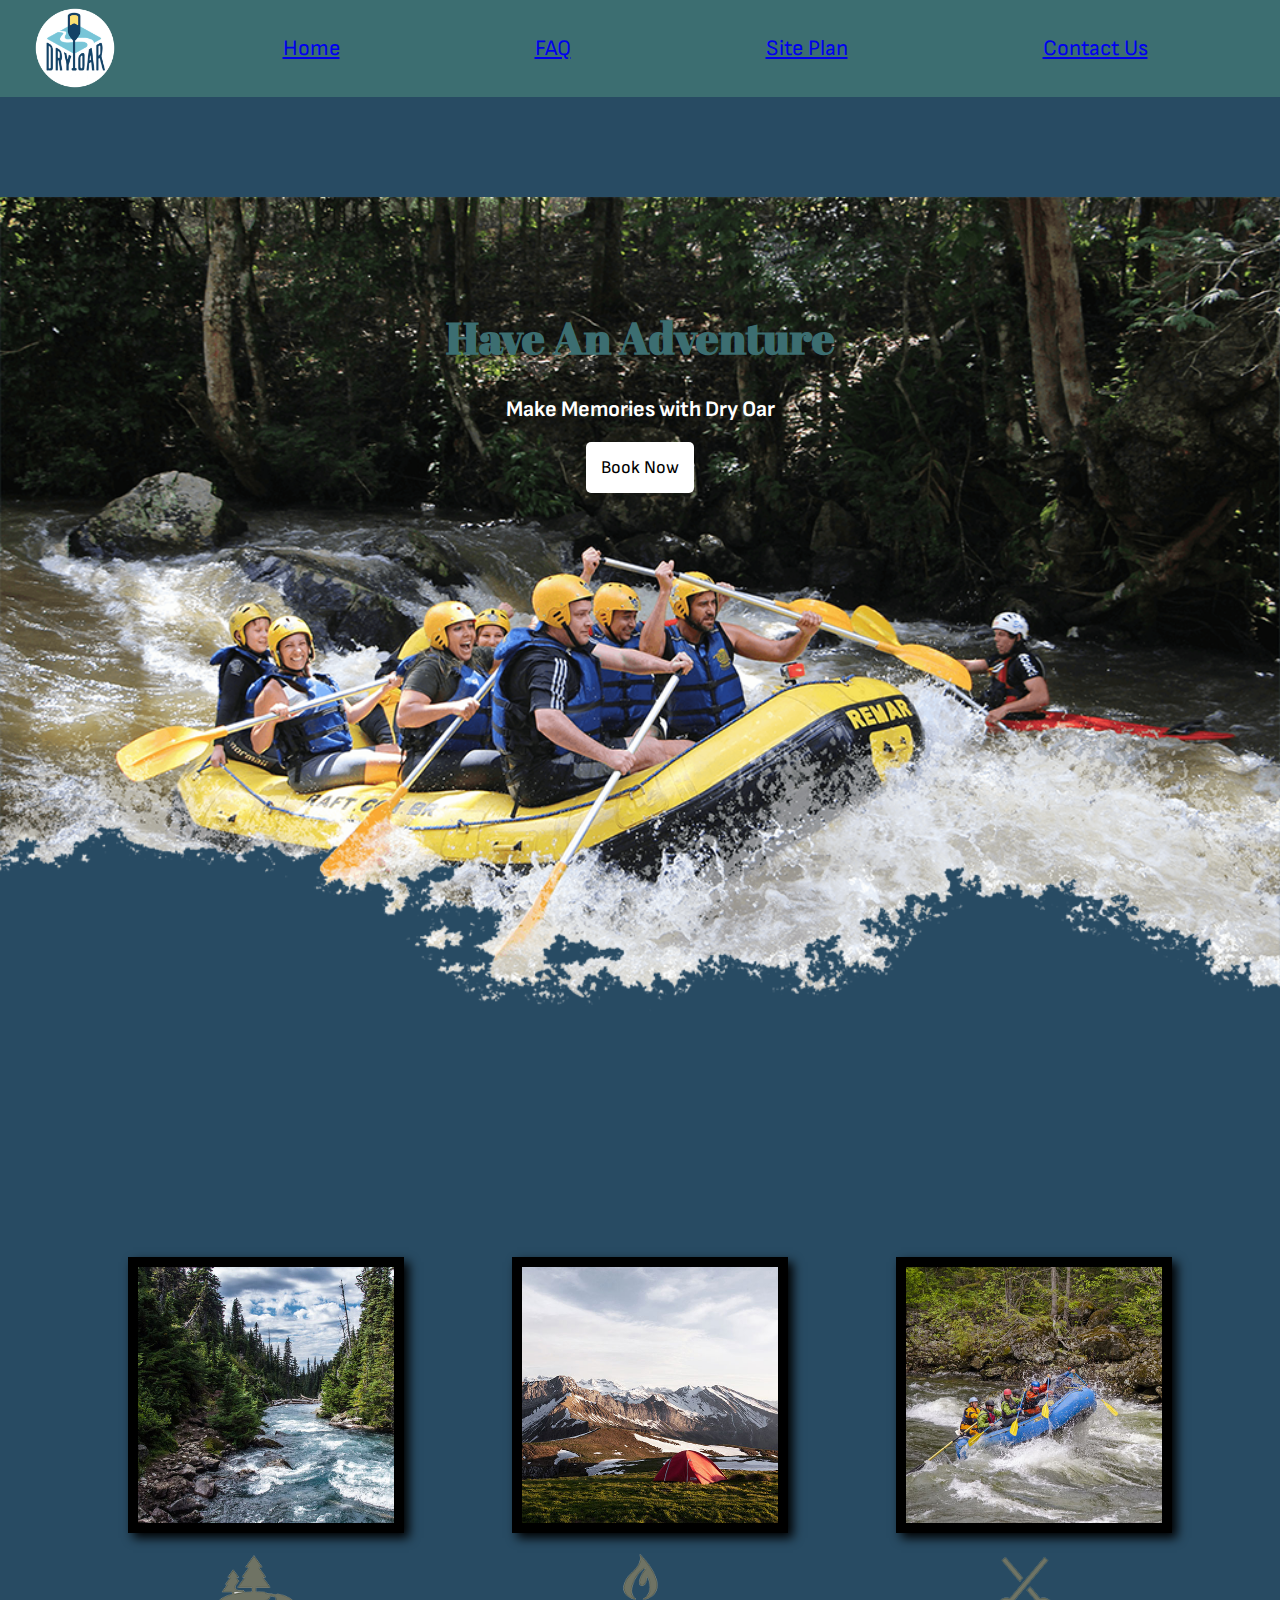
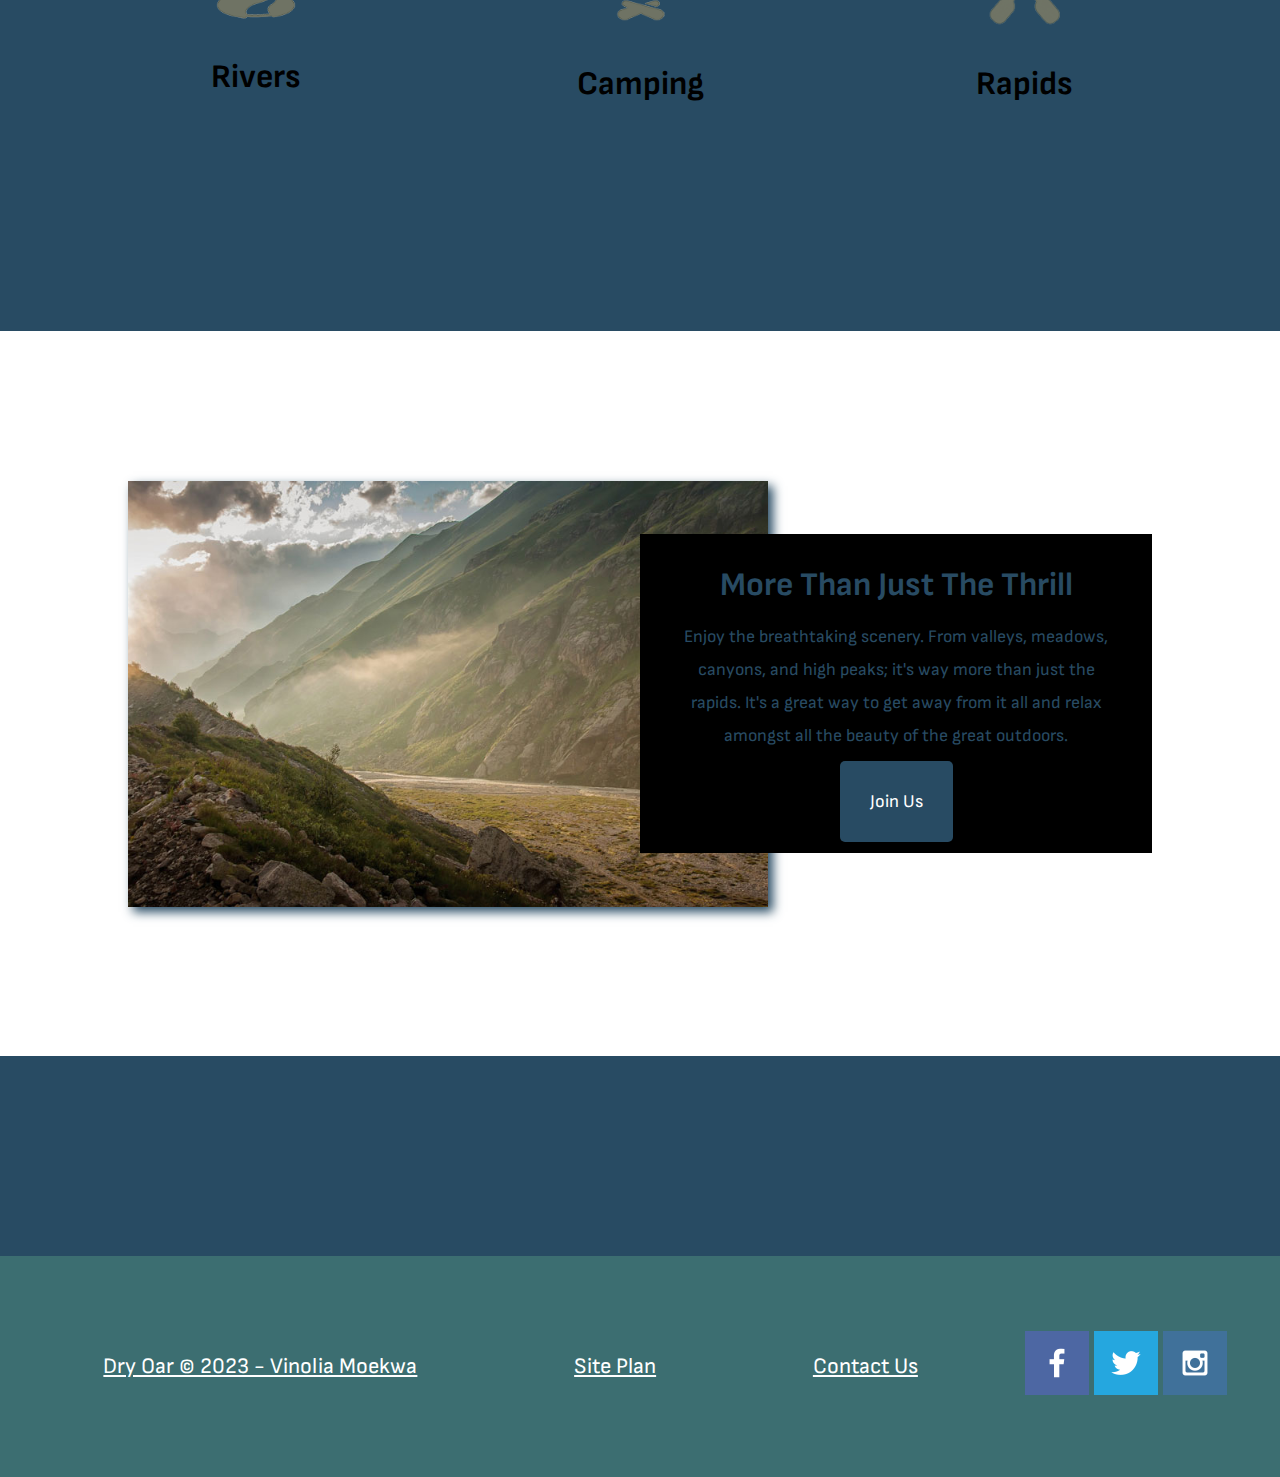
==== commit 3ff3468d: "page 2 changed to FAq" ====
--- a/wwr/index.html
+++ b/wwr/index.html
@@ -17,7 +17,7 @@
             </a>
             <nav>
                 <a href="index.html">Home</a>
-                <a href="#">Page 2</a>
+                <a href="faq.html">FAQ</a></a>
                 <a href="site-plan-rafting.html">Site Plan</a>
                 <a href="contactus.html">Contact Us</a>
             </nav>
--- a/wwr/styles/style.css
+++ b/wwr/styles/style.css
@@ -1,8 +1,10 @@
 @import url('https://fonts.googleapis.com/css2?family=Abril+Fatface&family=Sofia+Sans&display=swap');
 
+#content{
+    max-width: 1600px;
+    margin : 0 auto
+}
 body{
-    max-width: 1600px ;
-    margin: 0 auto;
     text-align:center ;
     background-color:#284b63;
     font-family: "Sofia Sans",Helvetica, sans-serif; 
@@ -87,6 +89,53 @@
     
 }
 
+#river-img{
+    width: 100%;
+}
+
+.river-grid{
+    display:grid;
+    grid-template-columns: 1fr 1fr ;
+    grid-template-rows: auto auto auto auto auto auto ;
+    grid-gap: 20px;
+    justify-content: center;
+    justify-content: center;
+
+}
+
+.one{
+    width: 80%; 
+    grid-row: 1/2;
+    
+
+
+}
+.two{
+    width: 80%; 
+    grid-row: 1/2;
+
+}
+.three{
+    width: 80%; 
+  grid-row: 3/4;
+  
+
+}
+.four{
+    width: 80%; 
+    grid-row : 3/4;
+    
+}
+.five{
+    width: 80%;
+    grid-row:5/6 ;
+    
+}
+.six{width: 80%; 
+    grid-row: 5/6;
+    
+
+}
 #hero{
     display: grid;
     grid-template-columns: 1fr 3fr 1fr;
